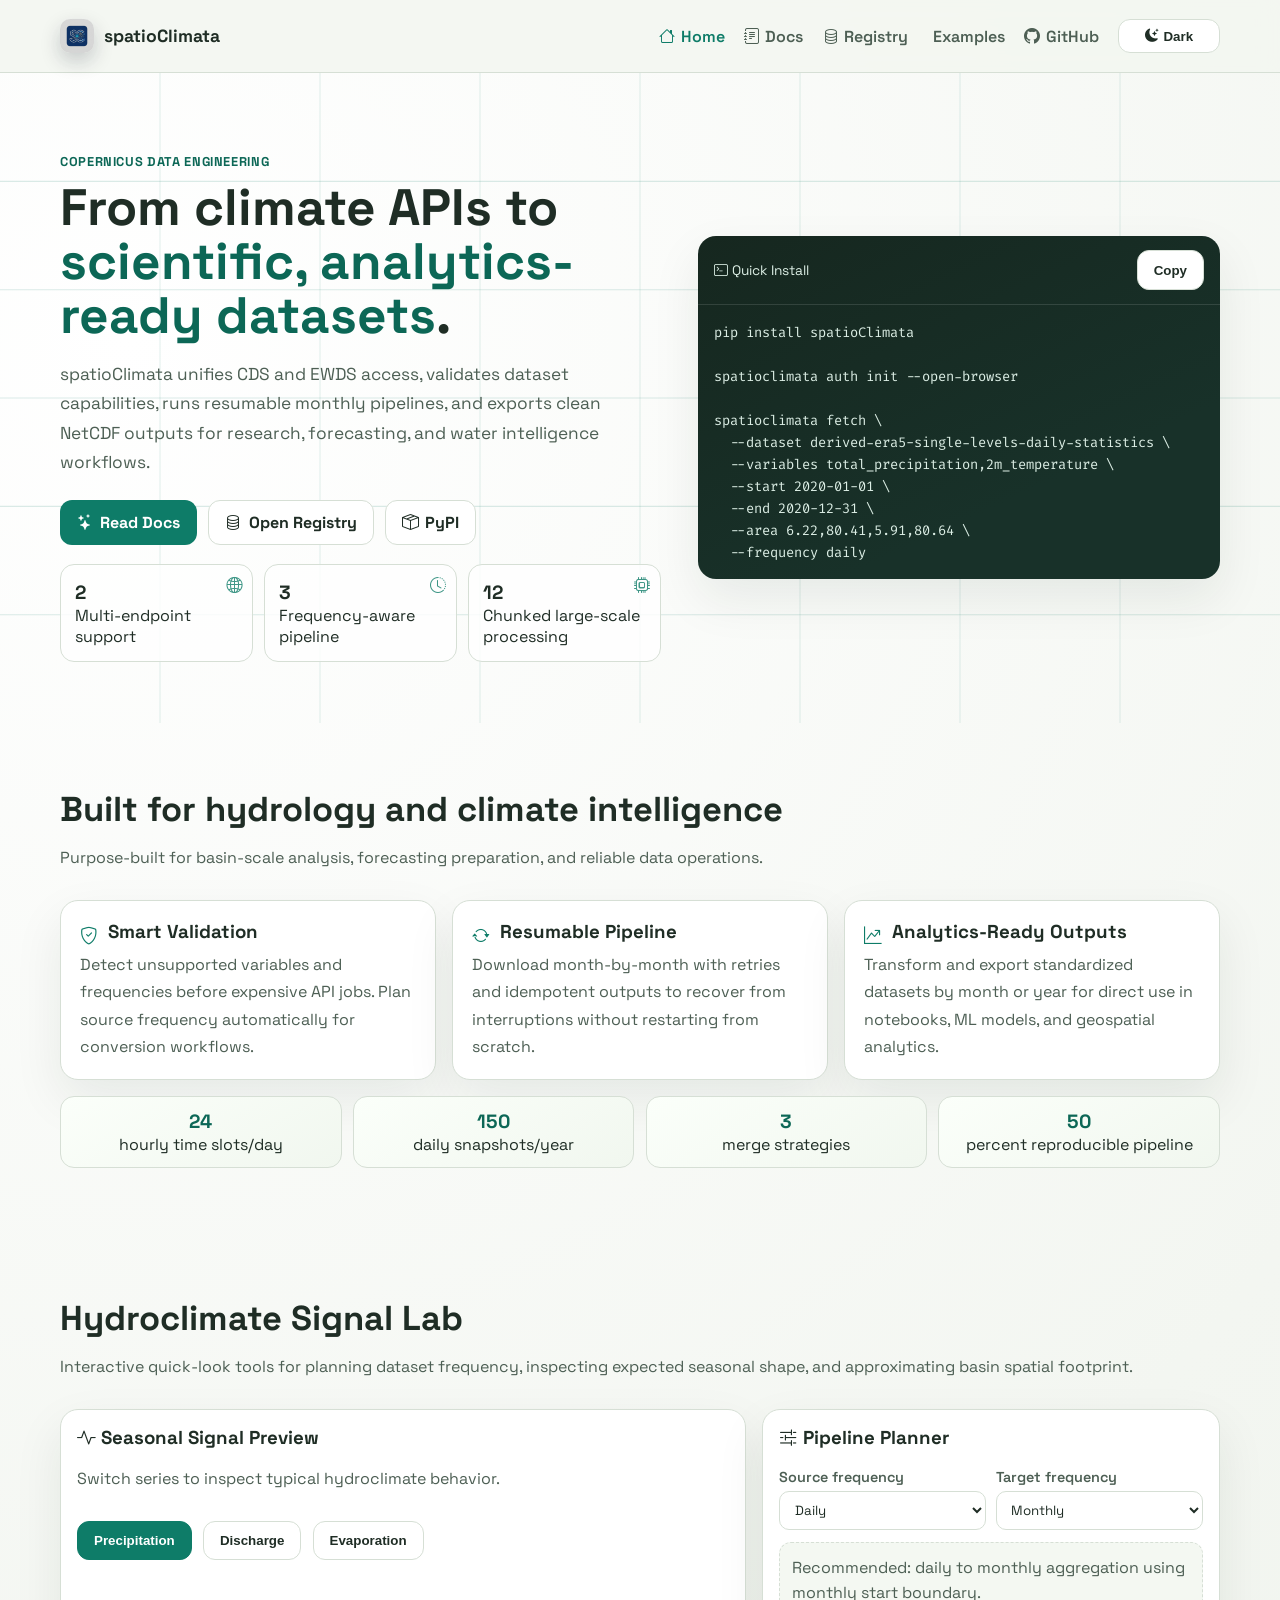
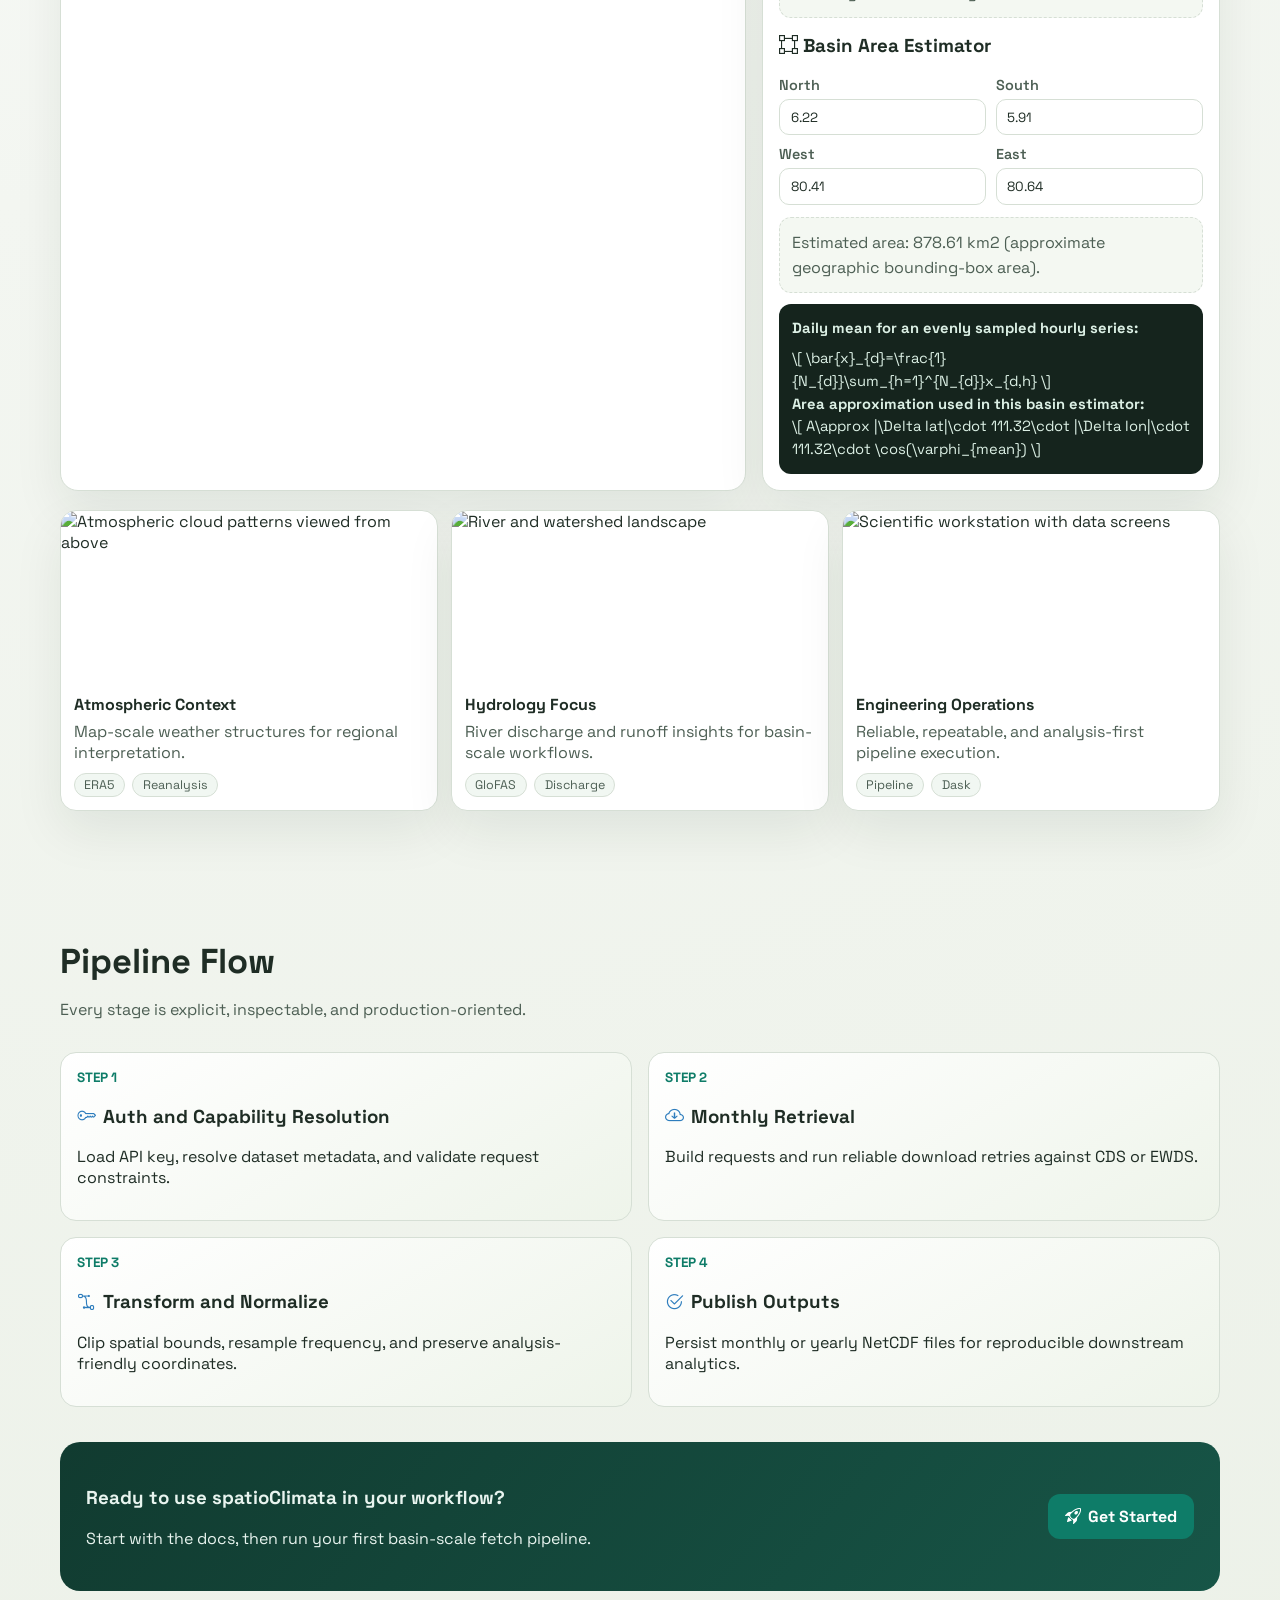
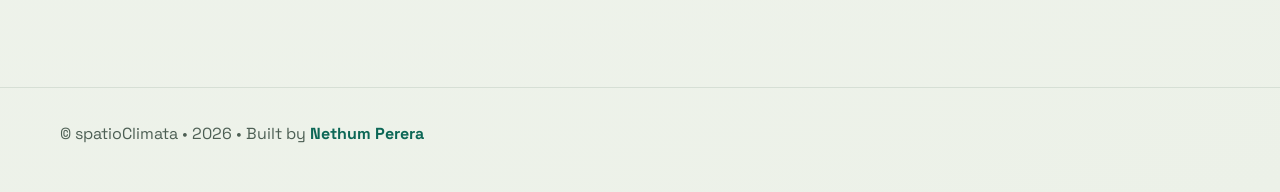
==== website/index.html @ 796a1f38 "Initial spatioClimata package, docs, and website registry" ====
<!doctype html>
<html lang="en">
  <head>
    <meta charset="UTF-8" />
    <meta name="viewport" content="width=device-width, initial-scale=1.0" />
    <title>Spatio Climata | Copernicus Data Engineering Framework</title>
    <meta
      name="description"
      content="spatioClimata is a Python package for ERA5, GloFAS, and Copernicus workflows with analytics-ready pipeline outputs."
    />
    <link rel="preconnect" href="https://fonts.googleapis.com" />
    <link rel="preconnect" href="https://fonts.gstatic.com" crossorigin />
    <link
      href="https://fonts.googleapis.com/css2?family=Fira+Code:wght@400;500&family=Space+Grotesk:wght@400;500;600;700&display=swap"
      rel="stylesheet"
    />
    <link
      rel="stylesheet"
      href="https://cdn.jsdelivr.net/npm/bootstrap-icons@1.11.3/font/bootstrap-icons.min.css"
    />
    <link rel="icon" type="image/png" href="assets/images/logo.png" />
    <link rel="stylesheet" href="assets/css/style.css" />
  </head>
  <body>
    <header class="site-header">
      <div class="container header-inner">
        <a class="brand" href="index.html">
          <span class="brand-mark"></span>
          <span>spatioClimata</span>
        </a>
        <nav class="nav">
          <a class="active" href="index.html"><i class="bi bi-house"></i>Home</a>
          <a href="pages/docs.html"><i class="bi bi-journal-text"></i>Docs</a>
          <a href="pages/registry.html"><i class="bi bi-database"></i>Registry</a>
          <a href="pages/examples.html"><i class="bi bi-flask"></i>Examples</a>
          <a href="https://github.com/nethumperera/spatioClimata" target="_blank" rel="noreferrer"><i class="bi bi-github"></i>GitHub</a>
          <button class="btn btn-outline theme-toggle" type="button" data-theme-toggle aria-label="Toggle dark mode">
            <i class="bi bi-moon-stars-fill"></i>
            <span data-theme-label>Dark</span>
          </button>
        </nav>
      </div>
    </header>

    <main>
      <section class="hero">
        <div class="container hero-grid">
          <div data-reveal>
            <div class="eyebrow">Copernicus Data Engineering</div>
            <h1>From climate APIs to <span class="accent">scientific, analytics-ready datasets</span>.</h1>
            <p>
              spatioClimata unifies CDS and EWDS access, validates dataset capabilities,
              runs resumable monthly pipelines, and exports clean NetCDF outputs for research,
              forecasting, and water intelligence workflows.
            </p>
            <div class="hero-actions">
              <a class="btn btn-primary" href="pages/docs.html"><i class="bi bi-stars"></i>Read Docs</a>
              <a class="btn btn-outline" href="pages/registry.html"><i class="bi bi-database"></i>Open Registry</a>
              <a class="btn btn-outline" href="https://pypi.org/" target="_blank" rel="noreferrer"><i class="bi bi-box-seam"></i>PyPI</a>
            </div>
            <div class="stat-row">
              <div class="stat">
                <i class="bi bi-globe2"></i>
                <b data-counter="2">2</b>
                Multi-endpoint support
              </div>
              <div class="stat">
                <i class="bi bi-clock-history"></i>
                <b data-counter="3">3</b>
                Frequency-aware pipeline
              </div>
              <div class="stat">
                <i class="bi bi-cpu"></i>
                <b data-counter="12">12</b>
                Chunked large-scale processing
              </div>
            </div>
          </div>

          <div class="hero-card" data-reveal>
            <div class="hero-card-header">
              <span><i class="bi bi-terminal"></i> Quick Install</span>
              <button class="btn btn-outline" data-copy="pip install spatioClimata">Copy</button>
            </div>
            <pre>pip install spatioClimata

spatioclimata auth init --open-browser

spatioclimata fetch \
  --dataset derived-era5-single-levels-daily-statistics \
  --variables total_precipitation,2m_temperature \
  --start 2020-01-01 \
  --end 2020-12-31 \
  --area 6.22,80.41,5.91,80.64 \
  --frequency daily</pre>
          </div>
        </div>
      </section>

      <section class="section">
        <div class="container">
          <h2 data-reveal>Built for hydrology and climate intelligence</h2>
          <p class="section-lead" data-reveal>
            Purpose-built for basin-scale analysis, forecasting preparation, and reliable data operations.
          </p>

          <div class="grid-3">
            <article class="card" data-reveal>
              <div class="feature-head">
                <i class="bi bi-shield-check"></i>
                <h3>Smart Validation</h3>
              </div>
              <p>
                Detect unsupported variables and frequencies before expensive API jobs.
                Plan source frequency automatically for conversion workflows.
              </p>
            </article>

            <article class="card" data-reveal>
              <div class="feature-head">
                <i class="bi bi-arrow-repeat"></i>
                <h3>Resumable Pipeline</h3>
              </div>
              <p>
                Download month-by-month with retries and idempotent outputs to recover from
                interruptions without restarting from scratch.
              </p>
            </article>

            <article class="card" data-reveal>
              <div class="feature-head">
                <i class="bi bi-graph-up-arrow"></i>
                <h3>Analytics-Ready Outputs</h3>
              </div>
              <p>
                Transform and export standardized datasets by month or year for direct use in
                notebooks, ML models, and geospatial analytics.
              </p>
            </article>
          </div>

          <div class="metric-grid" data-reveal>
            <div class="metric">
              <b data-counter="24">24</b>
              hourly time slots/day
            </div>
            <div class="metric">
              <b data-counter="365">365</b>
              daily snapshots/year
            </div>
            <div class="metric">
              <b data-counter="3">3</b>
              merge strategies
            </div>
            <div class="metric">
              <b data-counter="100">100</b>
              percent reproducible pipeline
            </div>
          </div>
        </div>
      </section>

      <section class="section">
        <div class="container">
          <h2 data-reveal>Hydroclimate Signal Lab</h2>
          <p class="section-lead" data-reveal>
            Interactive quick-look tools for planning dataset frequency, inspecting expected seasonal shape,
            and approximating basin spatial footprint.
          </p>

          <div class="science-grid">
            <article class="chart-card" data-reveal>
              <h3><i class="bi bi-activity"></i> Seasonal Signal Preview</h3>
              <p class="section-lead">Switch series to inspect typical hydroclimate behavior.</p>
              <div class="hero-actions" style="margin-bottom: 0.7rem">
                <button class="btn btn-outline active" data-series="precipitation">Precipitation</button>
                <button class="btn btn-outline" data-series="discharge">Discharge</button>
                <button class="btn btn-outline" data-series="evaporation">Evaporation</button>
              </div>
              <div class="chart-wrap">
                <canvas id="signalChart"></canvas>
              </div>
            </article>

            <article class="science-controls" data-reveal>
              <h3><i class="bi bi-sliders2"></i> Pipeline Planner</h3>
              <div class="form-grid">
                <div>
                  <label for="sourceFreq">Source frequency</label>
                  <select id="sourceFreq" class="input">
                    <option value="hourly">Hourly</option>
                    <option value="daily" selected>Daily</option>
                    <option value="monthly">Monthly</option>
                  </select>
                </div>
                <div>
                  <label for="targetFreq">Target frequency</label>
                  <select id="targetFreq" class="input">
                    <option value="hourly">Hourly</option>
                    <option value="daily">Daily</option>
                    <option value="monthly" selected>Monthly</option>
                  </select>
                </div>
              </div>
              <div class="result-panel" id="freqAdvice"></div>

              <h3 style="margin-top: 1rem"><i class="bi bi-bounding-box"></i> Basin Area Estimator</h3>
              <div class="form-grid">
                <div>
                  <label for="north">North</label>
                  <input id="north" class="input" type="number" step="0.01" value="6.22" />
                </div>
                <div>
                  <label for="south">South</label>
                  <input id="south" class="input" type="number" step="0.01" value="5.91" />
                </div>
                <div>
                  <label for="west">West</label>
                  <input id="west" class="input" type="number" step="0.01" value="80.41" />
                </div>
                <div>
                  <label for="east">East</label>
                  <input id="east" class="input" type="number" step="0.01" value="80.64" />
                </div>
              </div>
              <div class="result-panel" id="areaResult"></div>

              <div class="equation">
                <p><strong>Daily mean for an evenly sampled hourly series:</strong></p>
                \[
                \bar{x}_{d}=\frac{1}{N_{d}}\sum_{h=1}^{N_{d}}x_{d,h}
                \]
                <p><strong>Area approximation used in this basin estimator:</strong></p>
                \[
                A\approx |\Delta lat|\cdot 111.32\cdot |\Delta lon|\cdot 111.32\cdot \cos(\varphi_{mean})
                \]
              </div>
            </article>
          </div>

          <div class="image-strip">
            <article class="image-card" data-reveal>
              <img
                src="https://images.unsplash.com/photo-1527489377706-5bf97e608852?auto=format&fit=crop&w=1200&q=80"
                alt="Atmospheric cloud patterns viewed from above"
                loading="lazy"
              />
              <div class="meta">
                <h4>Atmospheric Context</h4>
                <p>Map-scale weather structures for regional interpretation.</p>
                <div class="tag-list">
                  <span class="tag">ERA5</span>
                  <span class="tag">Reanalysis</span>
                </div>
              </div>
            </article>

            <article class="image-card" data-reveal>
              <img
                src="https://images.unsplash.com/photo-1500375592092-40eb2168fd21?auto=format&fit=crop&w=1200&q=80"
                alt="River and watershed landscape"
                loading="lazy"
              />
              <div class="meta">
                <h4>Hydrology Focus</h4>
                <p>River discharge and runoff insights for basin-scale workflows.</p>
                <div class="tag-list">
                  <span class="tag">GloFAS</span>
                  <span class="tag">Discharge</span>
                </div>
              </div>
            </article>

            <article class="image-card" data-reveal>
              <img
                src="https://images.unsplash.com/photo-1518444065439-e933c06ce9cd?auto=format&fit=crop&w=1200&q=80"
                alt="Scientific workstation with data screens"
                loading="lazy"
              />
              <div class="meta">
                <h4>Engineering Operations</h4>
                <p>Reliable, repeatable, and analysis-first pipeline execution.</p>
                <div class="tag-list">
                  <span class="tag">Pipeline</span>
                  <span class="tag">Dask</span>
                </div>
              </div>
            </article>
          </div>
        </div>
      </section>

      <section class="section">
        <div class="container">
          <h2 data-reveal>Pipeline Flow</h2>
          <p class="section-lead" data-reveal>Every stage is explicit, inspectable, and production-oriented.</p>

          <div class="timeline">
            <div class="timeline-item" data-reveal>
              <div class="step">Step 1</div>
              <h3><i class="bi bi-key"></i>Auth and Capability Resolution</h3>
              <p>Load API key, resolve dataset metadata, and validate request constraints.</p>
            </div>
            <div class="timeline-item" data-reveal>
              <div class="step">Step 2</div>
              <h3><i class="bi bi-cloud-arrow-down"></i>Monthly Retrieval</h3>
              <p>Build requests and run reliable download retries against CDS or EWDS.</p>
            </div>
            <div class="timeline-item" data-reveal>
              <div class="step">Step 3</div>
              <h3><i class="bi bi-bezier2"></i>Transform and Normalize</h3>
              <p>Clip spatial bounds, resample frequency, and preserve analysis-friendly coordinates.</p>
            </div>
            <div class="timeline-item" data-reveal>
              <div class="step">Step 4</div>
              <h3><i class="bi bi-check2-circle"></i>Publish Outputs</h3>
              <p>Persist monthly or yearly NetCDF files for reproducible downstream analytics.</p>
            </div>
          </div>

          <div class="cta" data-reveal>
            <div>
              <h3>Ready to use spatioClimata in your workflow?</h3>
              <p>Start with the docs, then run your first basin-scale fetch pipeline.</p>
            </div>
            <a class="btn btn-primary" href="pages/docs.html"><i class="bi bi-rocket-takeoff"></i>Get Started</a>
          </div>
        </div>
      </section>
    </main>

    <footer class="footer">
      <div class="container">
        <p>
          © spatioClimata • <span data-year></span> • Built by
          <a href="https://nethumperera.github.io/portfolio/" target="_blank" rel="noreferrer">Nethum Perera</a>
        </p>
      </div>
    </footer>

    <script src="https://cdn.jsdelivr.net/npm/chart.js@4.4.3/dist/chart.umd.min.js"></script>
    <script src="https://cdn.jsdelivr.net/npm/mathjax@3/es5/tex-mml-chtml.js" async></script>
    <script src="assets/js/main.js"></script>
  </body>
</html>
---- website/assets/css/style.css ----
:root {
  --bg-top: #ffffff;
  --bg-mid: #f3f6f1;
  --bg-bottom: #ecf1e8;
  --bg: #f3f6f1;
  --surface: #ffffff;
  --surface-soft: #eef4ea;
  --surface-deep: #13211b;
  --ink: #1f2d25;
  --ink-soft: #4d5f54;
  --accent: #0e7c68;
  --accent-strong: #0c6756;
  --accent-warm: #d98035;
  --accent-cool: #2e7dbd;
  --line: #d6dfd5;
  --success: #2d8a4f;
  --shadow: 0 20px 50px rgba(15, 40, 25, 0.08);
  --header-bg: rgba(243, 246, 241, 0.88);
  --hero-card-bg: linear-gradient(155deg, #16271f, #183129 70%);
  --hero-card-ink: #dceee5;
  --code-bg: #15241d;
  --code-ink: #dcf0e5;
  --result-bg: #f4f8f2;
  --tag-bg: #f1f7f2;
  --metric-bg: linear-gradient(150deg, #fbfffa, #f1f7ef);
  --stat-bg: rgba(255, 255, 255, 0.8);
  --timeline-bg: linear-gradient(150deg, #ffffff, #eef4ea);
  --logo-filter: brightness(0.86) contrast(0.96) saturate(0.9);
}

html {
  color-scheme: light;
}

html[data-theme="dark"] {
  color-scheme: dark;
  --bg-top: #141c19;
  --bg-mid: #101714;
  --bg-bottom: #0b1210;
  --bg: #101714;
  --surface: #17231e;
  --surface-soft: #1c2c25;
  --surface-deep: #0f1915;
  --ink: #e6f2eb;
  --ink-soft: #a7b9b0;
  --accent: #40b9a0;
  --accent-strong: #5ed4b8;
  --accent-warm: #f0a66a;
  --accent-cool: #8abfff;
  --line: #2c3d35;
  --success: #59c483;
  --shadow: 0 24px 52px rgba(0, 0, 0, 0.35);
  --header-bg: rgba(12, 18, 15, 0.84);
  --hero-card-bg: linear-gradient(160deg, #1b2f28, #12221d 72%);
  --hero-card-ink: #e2f4eb;
  --code-bg: #0f1815;
  --code-ink: #d6efe3;
  --result-bg: #131f1a;
  --tag-bg: #1b2b23;
  --metric-bg: linear-gradient(150deg, #1a2b24, #1e332a);
  --stat-bg: rgba(23, 35, 30, 0.92);
  --timeline-bg: linear-gradient(150deg, #1a2b24, #1f3129);
  --logo-filter: brightness(0.68) contrast(0.9) saturate(0.82);
}

* {
  box-sizing: border-box;
}

html,
body {
  margin: 0;
  padding: 0;
  background: radial-gradient(circle at 10% 10%, var(--bg-top) 0%, var(--bg-mid) 45%, var(--bg-bottom) 100%);
  color: var(--ink);
  font-family: "Space Grotesk", "Segoe UI", sans-serif;
  transition: background 0.3s ease, color 0.3s ease;
}

a {
  color: inherit;
  text-decoration: none;
}

.container {
  width: min(1160px, 92vw);
  margin: 0 auto;
}

.site-header {
  position: sticky;
  top: 0;
  z-index: 100;
  backdrop-filter: blur(10px);
  background: var(--header-bg);
  border-bottom: 1px solid var(--line);
}

.header-inner {
  display: flex;
  align-items: center;
  justify-content: space-between;
  min-height: 72px;
}

.brand {
  display: inline-flex;
  align-items: center;
  gap: 0.6rem;
  font-weight: 700;
  font-size: 1.1rem;
}

.brand-mark {
  width: 34px;
  height: 34px;
  border-radius: 10px;
  background-image: url("../images/logo.png");
  background-size: cover;
  background-position: center;
  box-shadow: 0 8px 20px rgba(6, 18, 40, 0.2);
  filter: var(--logo-filter);
  transition: filter 0.25s ease;
}

.nav {
  display: flex;
  align-items: center;
  gap: 1.2rem;
}

.nav a {
  color: var(--ink-soft);
  font-weight: 600;
}

.nav a:hover,
.nav a.active {
  color: var(--accent);
}

.nav a i {
  margin-right: 0.35rem;
}

.btn {
  display: inline-flex;
  align-items: center;
  justify-content: center;
  border-radius: 12px;
  font-weight: 700;
  padding: 0.7rem 1rem;
  border: 1px solid transparent;
  transition: all 0.2s ease;
}

.btn-primary {
  background: var(--accent);
  color: #fff;
}

.btn-primary:hover {
  background: var(--accent-strong);
  transform: translateY(-1px);
}

.btn-outline {
  border-color: var(--line);
  color: var(--ink);
  background: var(--surface);
}

.btn-outline.active {
  background: var(--accent);
  color: #fff;
  border-color: var(--accent);
}

.btn i {
  margin-right: 0.45rem;
}

.theme-toggle {
  min-width: 102px;
  padding: 0.55rem 0.75rem;
}

.theme-toggle i {
  margin-right: 0.35rem;
}

.hero {
  position: relative;
  padding: 5rem 0 3.8rem;
  overflow: hidden;
  background-image: url("../images/grid-overlay.svg");
  background-size: cover;
}

.hero::before,
.hero::after {
  content: "";
  position: absolute;
  border-radius: 50%;
  z-index: -1;
}

.hero::before {
  width: 540px;
  height: 540px;
  right: -180px;
  top: -170px;
  background: radial-gradient(circle at 35% 35%, rgba(14, 124, 104, 0.38), rgba(14, 124, 104, 0));
}

.hero::after {
  width: 420px;
  height: 420px;
  left: -160px;
  bottom: -140px;
  background: radial-gradient(circle at 30% 30%, rgba(217, 128, 53, 0.28), rgba(217, 128, 53, 0));
}

.hero-grid {
  display: grid;
  grid-template-columns: 1.15fr 1fr;
  gap: 2.3rem;
  align-items: center;
}

.eyebrow {
  color: var(--accent-strong);
  font-weight: 700;
  letter-spacing: 0.05em;
  text-transform: uppercase;
  font-size: 0.8rem;
}

.hero h1 {
  font-size: clamp(2rem, 4vw, 3.6rem);
  line-height: 1.05;
  margin: 0.7rem 0 1.1rem;
}

.hero h1 .accent {
  color: var(--accent-strong);
}

.hero p {
  color: var(--ink-soft);
  font-size: 1.08rem;
  line-height: 1.7;
  margin-bottom: 1.4rem;
}

.hero-actions {
  display: flex;
  align-items: center;
  gap: 0.7rem;
  flex-wrap: wrap;
}

.stat-row {
  margin-top: 1.2rem;
  display: grid;
  grid-template-columns: repeat(3, minmax(0, 1fr));
  gap: 0.7rem;
}

.stat {
  background: var(--stat-bg);
  border: 1px solid var(--line);
  border-radius: 14px;
  padding: 0.9rem;
  position: relative;
}

.stat b {
  display: block;
  font-size: 1.2rem;
}

.stat i {
  position: absolute;
  right: 10px;
  top: 10px;
  color: var(--accent);
  opacity: 0.8;
}

.hero-card {
  background: var(--hero-card-bg);
  color: var(--hero-card-ink);
  border-radius: 18px;
  box-shadow: var(--shadow);
  overflow: hidden;
}

.hero-card-header {
  display: flex;
  justify-content: space-between;
  align-items: center;
  border-bottom: 1px solid rgba(255, 255, 255, 0.12);
  padding: 0.9rem 1rem;
  font-size: 0.86rem;
}

.hero-card pre {
  margin: 0;
  padding: 1rem;
  overflow-x: auto;
  font-family: "Fira Code", "Consolas", monospace;
  font-size: 0.86rem;
  line-height: 1.6;
}

.section {
  padding: 4rem 0;
}

.section h2 {
  font-size: clamp(1.5rem, 2.7vw, 2.4rem);
  margin: 0 0 0.6rem;
}

.section-lead {
  color: var(--ink-soft);
  margin-bottom: 2rem;
}

.grid-3 {
  display: grid;
  grid-template-columns: repeat(3, minmax(0, 1fr));
  gap: 1rem;
}

.card {
  background: var(--surface);
  border: 1px solid var(--line);
  border-radius: 18px;
  padding: 1.2rem;
  box-shadow: var(--shadow);
}

.card .feature-head {
  display: flex;
  align-items: center;
  gap: 0.6rem;
}

.card .feature-head i {
  color: var(--accent);
  font-size: 1.1rem;
}

.card h3 {
  margin-top: 0;
  margin-bottom: 0.5rem;
}

.card p {
  margin: 0;
  color: var(--ink-soft);
  line-height: 1.7;
}

.timeline {
  display: grid;
  grid-template-columns: repeat(2, minmax(0, 1fr));
  gap: 1rem;
}

.timeline-item {
  background: var(--timeline-bg);
  border: 1px solid var(--line);
  border-radius: 16px;
  padding: 1rem;
}

.timeline-item .step {
  color: var(--accent);
  font-weight: 700;
  font-size: 0.84rem;
  text-transform: uppercase;
}

.timeline-item h3 i {
  color: var(--accent-cool);
  margin-right: 0.45rem;
}

.science-grid {
  display: grid;
  grid-template-columns: 1.2fr 0.8fr;
  gap: 1rem;
}

.chart-card {
  border-radius: 18px;
  background: var(--surface);
  border: 1px solid var(--line);
  box-shadow: var(--shadow);
  padding: 1rem;
}

.chart-card h3 {
  margin-top: 0;
}

.chart-wrap {
  width: 100%;
  min-height: 280px;
  height: 320px;
}

.science-controls {
  border-radius: 18px;
  background: var(--surface);
  border: 1px solid var(--line);
  box-shadow: var(--shadow);
  padding: 1rem;
}

.science-controls h3 {
  margin-top: 0;
}

.form-grid {
  display: grid;
  grid-template-columns: repeat(2, minmax(0, 1fr));
  gap: 0.6rem;
}

.form-grid .full {
  grid-column: 1 / -1;
}

.input {
  width: 100%;
  border: 1px solid var(--line);
  border-radius: 10px;
  background: var(--surface);
  padding: 0.55rem 0.65rem;
  color: var(--ink);
  font-family: inherit;
}

.input:focus {
  outline: 2px solid rgba(14, 124, 104, 0.25);
  border-color: var(--accent);
}

label {
  display: block;
  margin-bottom: 0.32rem;
  font-weight: 600;
  color: var(--ink-soft);
  font-size: 0.9rem;
}

.result-panel {
  margin-top: 0.8rem;
  background: var(--result-bg);
  border: 1px dashed var(--line);
  border-radius: 12px;
  padding: 0.7rem;
  color: var(--ink-soft);
  line-height: 1.6;
  min-height: 72px;
}

.metric-grid {
  margin-top: 1rem;
  display: grid;
  grid-template-columns: repeat(4, minmax(0, 1fr));
  gap: 0.7rem;
}

.metric {
  background: var(--metric-bg);
  border: 1px solid var(--line);
  border-radius: 14px;
  padding: 0.75rem;
  text-align: center;
}

.metric b {
  font-size: 1.2rem;
  display: block;
  color: var(--accent-strong);
}

.image-strip {
  margin-top: 1.2rem;
  display: grid;
  grid-template-columns: repeat(3, minmax(0, 1fr));
  gap: 0.8rem;
}

.image-card {
  background: var(--surface);
  border: 1px solid var(--line);
  border-radius: 16px;
  overflow: hidden;
  box-shadow: var(--shadow);
}

.image-card img {
  width: 100%;
  height: 170px;
  object-fit: cover;
  display: block;
}

.image-card .meta {
  padding: 0.8rem;
}

.image-card .meta h4 {
  margin: 0 0 0.4rem;
}

.image-card .meta p {
  margin: 0;
  color: var(--ink-soft);
}

.tag-list {
  display: flex;
  flex-wrap: wrap;
  gap: 0.45rem;
  margin-top: 0.6rem;
}

.tag {
  background: var(--tag-bg);
  border: 1px solid var(--line);
  border-radius: 999px;
  padding: 0.2rem 0.6rem;
  font-size: 0.78rem;
  color: var(--ink-soft);
}

.docs-accordion details {
  background: var(--surface);
  border: 1px solid var(--line);
  border-radius: 12px;
  padding: 0.75rem;
}

.docs-accordion details + details {
  margin-top: 0.6rem;
}

.docs-accordion summary {
  cursor: pointer;
  font-weight: 700;
}

.docs-accordion summary i {
  color: var(--accent);
  margin-right: 0.35rem;
}

.equation {
  margin-top: 0.7rem;
  background: var(--code-bg);
  color: var(--code-ink);
  border-radius: 12px;
  padding: 0.8rem;
  font-family: "Space Grotesk", "Segoe UI", sans-serif;
  font-size: 0.92rem;
  line-height: 1.55;
  overflow-x: auto;
}

.equation p {
  margin: 0 0 0.45rem;
}

.equation p:last-child {
  margin-bottom: 0;
}

.equation mjx-container {
  margin: 0.35rem 0 !important;
}

.cta {
  margin-top: 2.2rem;
  background: linear-gradient(130deg, #113b30, #175547);
  border-radius: 20px;
  color: #e8f4ef;
  padding: 1.6rem;
  display: flex;
  justify-content: space-between;
  align-items: center;
  gap: 1rem;
  flex-wrap: wrap;
}

.footer {
  margin-top: 2rem;
  border-top: 1px solid var(--line);
  padding: 1.2rem 0 2rem;
  color: var(--ink-soft);
}

.footer a {
  color: var(--accent-strong);
  font-weight: 700;
}

.page-banner {
  padding: 3.2rem 0 2rem;
}

.page-banner h1 {
  margin: 0 0 0.6rem;
}

.doc-list {
  display: grid;
  gap: 0.8rem;
}

.doc-item {
  background: var(--surface);
  border: 1px solid var(--line);
  border-radius: 14px;
  padding: 1rem;
}

.registry-toolbar {
  display: grid;
  grid-template-columns: repeat(4, minmax(0, 1fr));
  gap: 0.7rem;
}

.registry-grid {
  margin-top: 1rem;
  display: grid;
  grid-template-columns: repeat(2, minmax(0, 1fr));
  gap: 0.9rem;
}

.dataset-card {
  background: var(--surface);
  border: 1px solid var(--line);
  border-radius: 14px;
  box-shadow: var(--shadow);
  padding: 0.95rem;
}

.dataset-head {
  display: flex;
  align-items: start;
  justify-content: space-between;
  gap: 0.5rem;
}

.dataset-head h4 {
  margin: 0;
  font-size: 1rem;
}

.dataset-meta {
  margin-top: 0.55rem;
  display: flex;
  flex-wrap: wrap;
  gap: 0.4rem;
}

.badge {
  border-radius: 999px;
  border: 1px solid var(--line);
  padding: 0.15rem 0.55rem;
  font-size: 0.74rem;
  color: var(--ink-soft);
  background: var(--tag-bg);
}

.badge.api-cds {
  border-color: #2e7dbd88;
  color: #2e7dbd;
}

.badge.api-ewds {
  border-color: #0e7c6888;
  color: #0e7c68;
}

.badge.support-native {
  border-color: #2d8a4f88;
  color: #2d8a4f;
}

.badge.support-derived {
  border-color: #d9803588;
  color: #d98035;
}

.badge.support-planned {
  border-color: #7f8c8d88;
  color: #728086;
}

html[data-theme="dark"] .badge.api-cds {
  border-color: #74aee8aa;
  color: #95c9ff;
}

html[data-theme="dark"] .badge.api-ewds {
  border-color: #59cbb6aa;
  color: #7de6d2;
}

html[data-theme="dark"] .badge.support-native {
  border-color: #6bd693aa;
  color: #8ef0b3;
}

html[data-theme="dark"] .badge.support-derived {
  border-color: #f0ba86aa;
  color: #ffd2aa;
}

html[data-theme="dark"] .badge.support-planned {
  border-color: #a4b3bdaa;
  color: #c6d0d7;
}

.dataset-card p {
  margin: 0.65rem 0;
  color: var(--ink-soft);
  line-height: 1.6;
}

.dataset-variables {
  margin: 0.5rem 0 0;
  padding-left: 1.1rem;
}

.dataset-variables li {
  margin-bottom: 0.3rem;
  color: var(--ink-soft);
}

.dataset-links {
  margin-top: 0.7rem;
  display: flex;
  gap: 0.65rem;
  flex-wrap: wrap;
}

.dataset-links a {
  color: var(--accent-strong);
  font-weight: 600;
}

.empty-state {
  border: 1px dashed var(--line);
  border-radius: 12px;
  padding: 1rem;
  color: var(--ink-soft);
  background: var(--result-bg);
}

.code {
  background: var(--code-bg);
  color: var(--code-ink);
  border-radius: 12px;
  padding: 0.9rem;
  font-family: "Fira Code", "Consolas", monospace;
  font-size: 0.85rem;
  overflow-x: auto;
}

.reveal {
  opacity: 0;
  transform: translateY(16px);
  transition: opacity 0.5s ease, transform 0.5s ease;
}

.reveal.in {
  opacity: 1;
  transform: translateY(0);
}

@media (max-width: 960px) {
  .hero-grid {
    grid-template-columns: 1fr;
  }

  .science-grid {
    grid-template-columns: 1fr;
  }

  .metric-grid {
    grid-template-columns: repeat(2, minmax(0, 1fr));
  }

  .image-strip {
    grid-template-columns: 1fr;
  }

  .grid-3,
  .timeline {
    grid-template-columns: 1fr;
  }

  .registry-toolbar,
  .registry-grid {
    grid-template-columns: 1fr;
  }
}

@media (max-width: 640px) {
  .header-inner {
    min-height: 64px;
    flex-wrap: wrap;
    padding: 0.5rem 0;
  }

  .nav {
    gap: 0.7rem;
    font-size: 0.94rem;
    flex-wrap: wrap;
  }

  .hero {
    padding-top: 3.6rem;
  }

  .stat-row {
    grid-template-columns: 1fr;
  }

  .form-grid {
    grid-template-columns: 1fr;
  }

  .metric-grid {
    grid-template-columns: 1fr;
  }
}
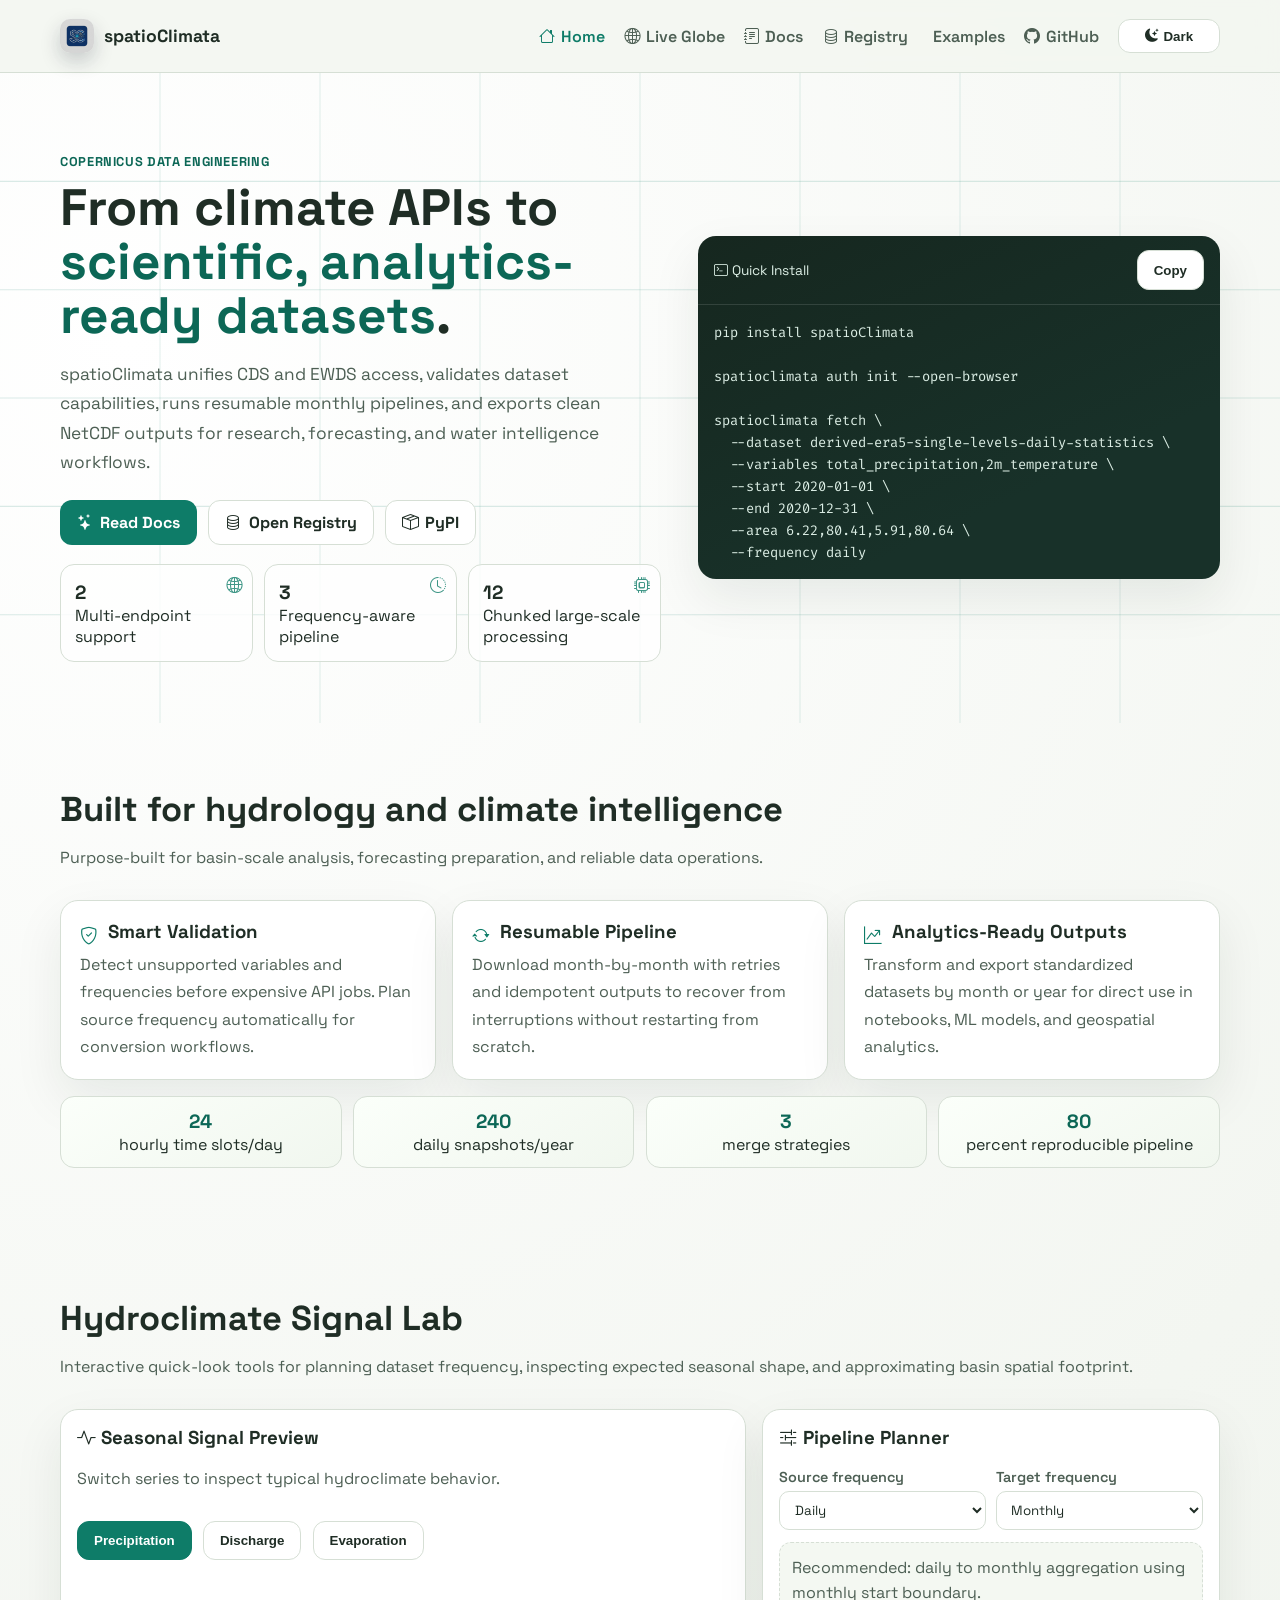
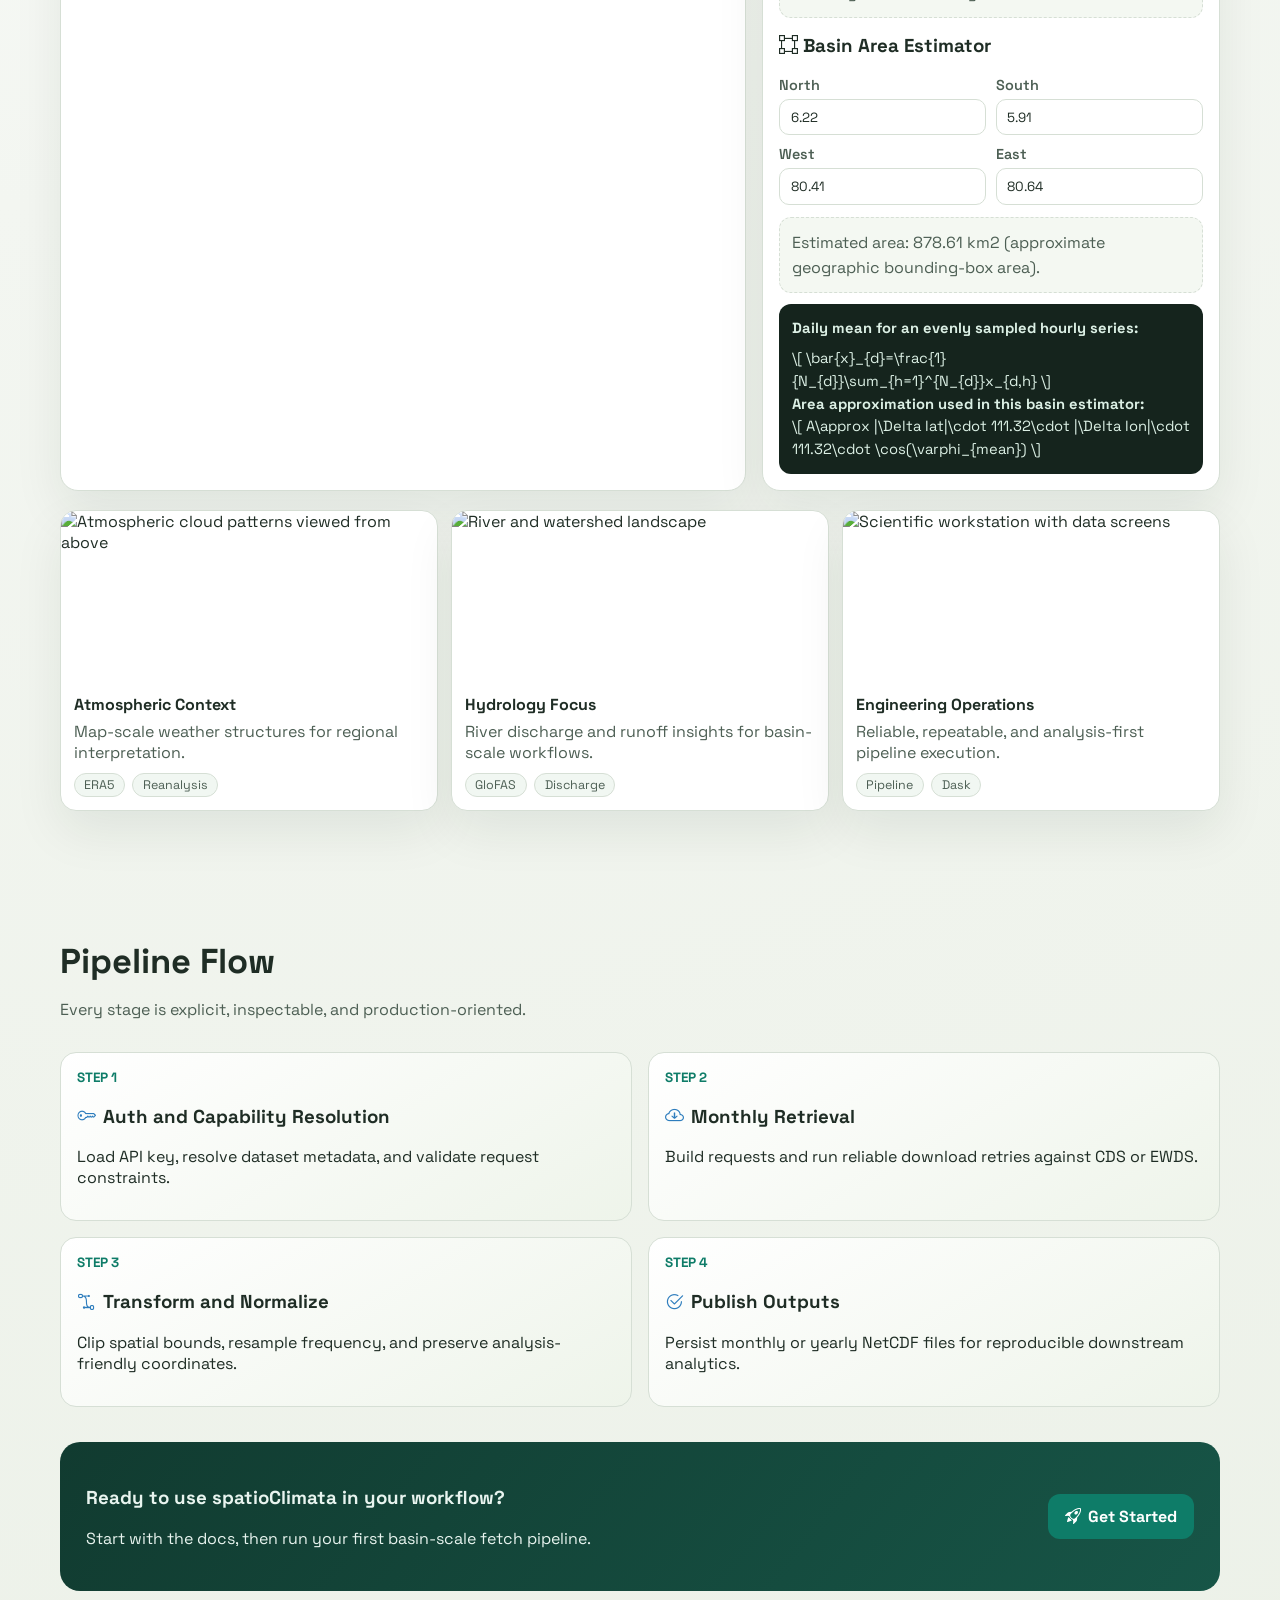
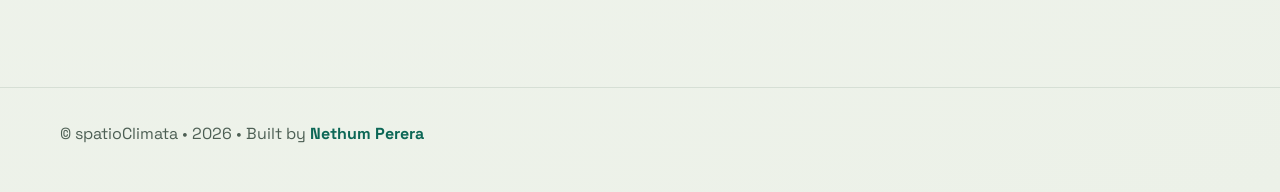
==== commit 6e9bf940: "feat(globe): 3D interactive globe page with live climate data from Vercel Blob - Add website/pages/g" ====
--- a/website/index.html
+++ b/website/index.html
@@ -30,6 +30,7 @@
         </a>
         <nav class="nav">
           <a class="active" href="index.html"><i class="bi bi-house"></i>Home</a>
+          <a href="pages/globe.html"><i class="bi bi-globe2"></i>Live Globe</a>
           <a href="pages/docs.html"><i class="bi bi-journal-text"></i>Docs</a>
           <a href="pages/registry.html"><i class="bi bi-database"></i>Registry</a>
           <a href="pages/examples.html"><i class="bi bi-flask"></i>Examples</a>
